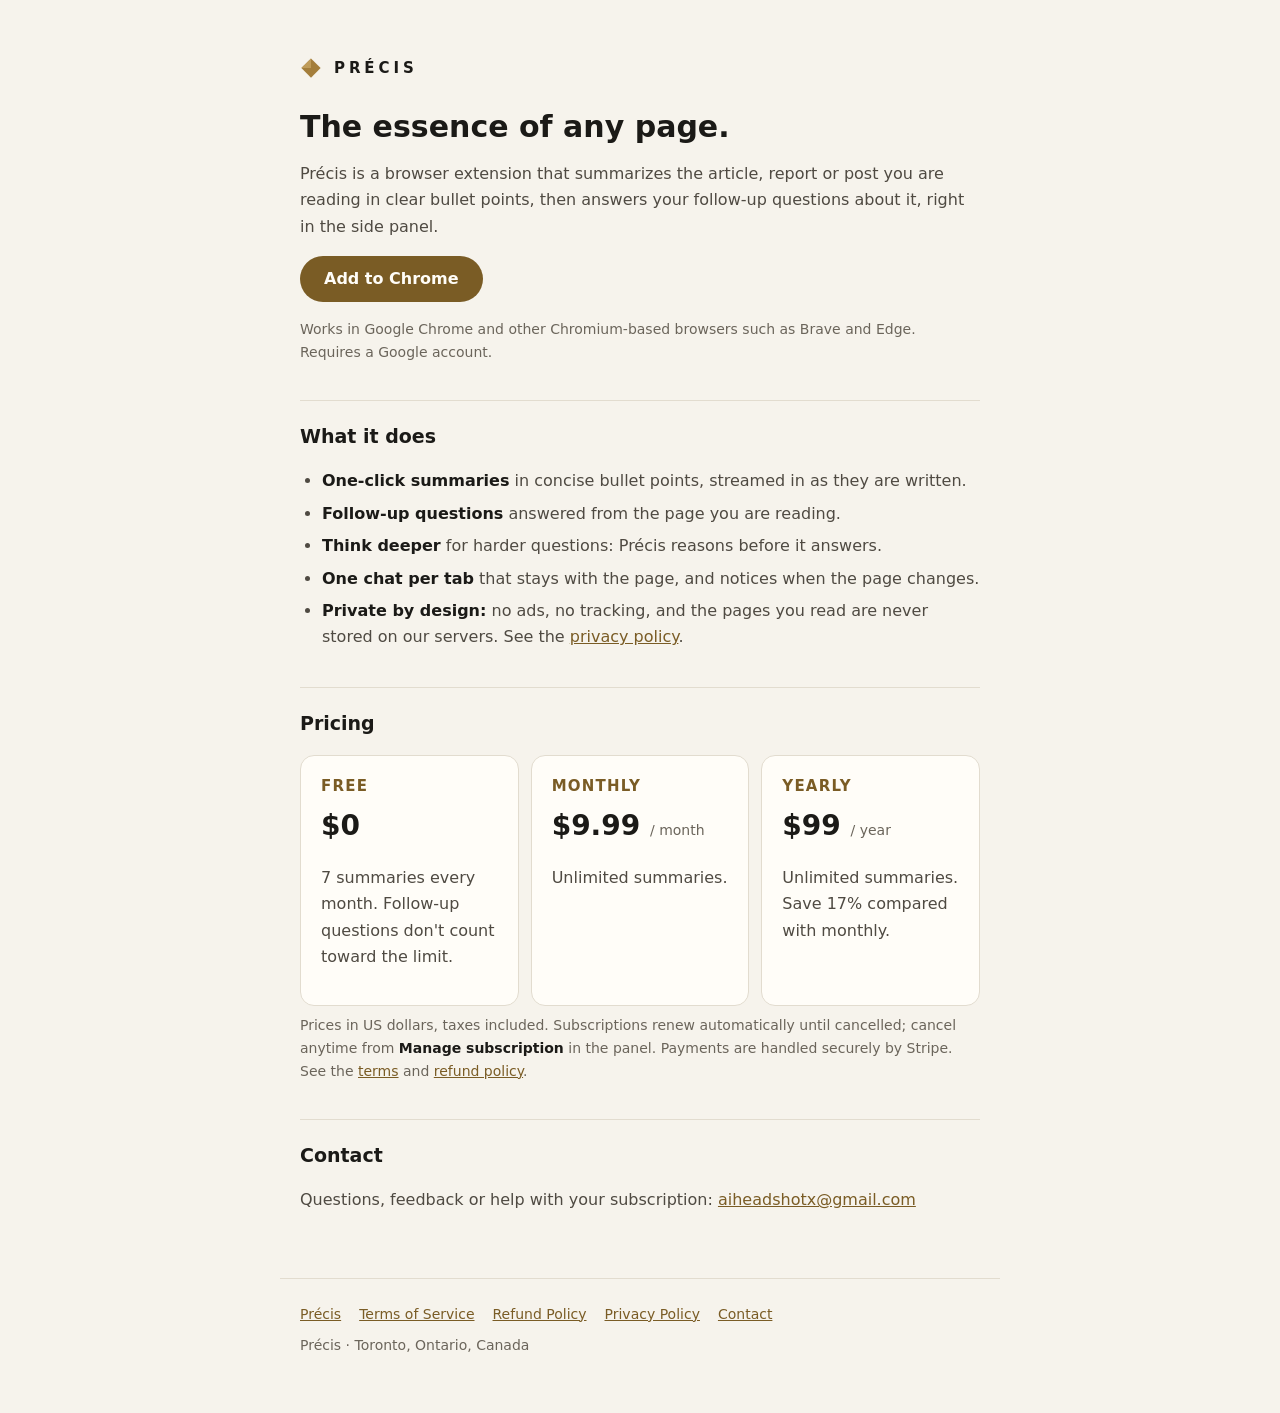
==== precis/index.html @ b2330aa5 "Add the Précis homepage, terms, refund policy and checkout pages Also updates the privacy policy for" ====
<!doctype html>
<html lang="en">
<head>
<meta charset="utf-8">
<meta name="viewport" content="width=device-width, initial-scale=1">
<title>Précis — The essence of any page</title>
<meta name="description" content="Précis is a browser extension that summarizes the page you are reading and answers your follow-up questions, in a side panel.">
<link rel="stylesheet" href="site.css">
</head>
<body>
<main>
  <header class="brand">
    <svg width="22" height="22" viewBox="0 0 24 24" aria-hidden="true">
      <path d="M12 1.5 L22.5 12 L12 22.5 L1.5 12 Z" fill="#A47E3B"/>
      <path d="M12 1.5 L1.5 12 L12 12 Z" fill="#BF9C5A"/>
    </svg>
    <span class="wordmark">PRÉCIS</span>
  </header>

  <h1>The essence of any page.</h1>
  <p>Précis is a browser extension that summarizes the article, report or post you are reading in clear bullet points, then answers your follow-up questions about it, right in the side panel.</p>
  <p><a class="button" href="https://chromewebstore.google.com/detail/gcdihgddpedkfafabimmhndhohhhlmhd">Add to Chrome</a></p>
  <p class="meta">Works in Google Chrome and other Chromium-based browsers such as Brave and Edge. Requires a Google account.</p>

  <h2>What it does</h2>
  <ul>
    <li><strong>One-click summaries</strong> in concise bullet points, streamed in as they are written.</li>
    <li><strong>Follow-up questions</strong> answered from the page you are reading.</li>
    <li><strong>Think deeper</strong> for harder questions: Précis reasons before it answers.</li>
    <li><strong>One chat per tab</strong> that stays with the page, and notices when the page changes.</li>
    <li><strong>Private by design:</strong> no ads, no tracking, and the pages you read are never stored on our servers. See the <a href="privacy/">privacy policy</a>.</li>
  </ul>

  <h2>Pricing</h2>
  <div class="plans">
    <div class="panel">
      <h3>Free</h3>
      <p class="price">$0</p>
      <p>7 summaries every month. Follow-up questions don't count toward the limit.</p>
    </div>
    <div class="panel">
      <h3>Monthly</h3>
      <p class="price">$9.99 <small>/ month</small></p>
      <p>Unlimited summaries.</p>
    </div>
    <div class="panel">
      <h3>Yearly</h3>
      <p class="price">$99 <small>/ year</small></p>
      <p>Unlimited summaries. Save 17% compared with monthly.</p>
    </div>
  </div>
  <p class="meta">Prices in US dollars, taxes included. Subscriptions renew automatically until cancelled; cancel anytime from <strong>Manage subscription</strong> in the panel. Payments are handled securely by Stripe. See the <a href="terms/">terms</a> and <a href="refunds/">refund policy</a>.</p>

  <h2>Contact</h2>
  <p>Questions, feedback or help with your subscription: <a href="mailto:aiheadshotx@gmail.com">aiheadshotx@gmail.com</a></p>
</main>
<footer>
  <nav>
    <a href="./">Précis</a>
    <a href="terms/">Terms of Service</a>
    <a href="refunds/">Refund Policy</a>
    <a href="privacy/">Privacy Policy</a>
    <a href="mailto:aiheadshotx@gmail.com">Contact</a>
  </nav>
  Précis · Toronto, Ontario, Canada
</footer>
</body>
</html>
---- precis/site.css ----
/* Précis website (tenlhak.github.io/precis/): the panel's Dark luxe palette, light and dark. */
:root {
  color-scheme: light dark;
  --ground: #f6f3ec;
  --surface: #fffdf8;
  --line: #e2dccf;
  --ink: #1b1a17;
  --soft: #4f4a42;
  --muted: #6b655b;
  --accent: #7a5c25;
  --primary: #7a5c25;
  --on-primary: #fffdf8;
}
@media (prefers-color-scheme: dark) {
  :root {
    --ground: #121110;
    --surface: #1c1a17;
    --line: #2b2925;
    --ink: #ece6da;
    --soft: #b7afa2;
    --muted: #9c958a;
    --accent: #c9a96e;
    --primary: #c9a96e;
    --on-primary: #15130f;
  }
}

* {
  box-sizing: border-box;
}
body {
  margin: 0;
  background: var(--ground);
  color: var(--ink);
  font: 16px/1.65 system-ui, -apple-system, "Segoe UI", Roboto, Helvetica, Arial, sans-serif;
}
main {
  max-width: 720px;
  margin: 0 auto;
  padding: 56px 20px 48px;
}
header.brand {
  display: flex;
  align-items: center;
  gap: 12px;
  margin-bottom: 8px;
}
header.brand a {
  display: flex;
  align-items: center;
  gap: 12px;
  color: var(--ink);
  text-decoration: none;
}
header.brand svg {
  flex: none;
}
.wordmark {
  font-weight: 700;
  letter-spacing: 0.26em;
  font-size: 15px;
}
h1 {
  font-size: 30px;
  line-height: 1.2;
  margin: 28px 0 4px;
}
h2 {
  font-size: 19px;
  margin: 36px 0 8px;
  padding-top: 20px;
  border-top: 1px solid var(--line);
}
p,
li {
  color: var(--soft);
}
strong {
  color: var(--ink);
}
ul,
ol {
  padding-left: 22px;
}
li {
  margin: 6px 0;
}
a {
  color: var(--accent);
}
.meta {
  color: var(--muted);
  font-size: 14px;
  margin: 0 0 32px;
}
.panel {
  background: var(--surface);
  border: 1px solid var(--line);
  border-radius: 14px;
  padding: 18px 20px;
  margin: 0 0 8px;
}
.panel ul {
  margin: 0;
}
.button {
  display: inline-flex;
  align-items: center;
  min-height: 46px;
  padding: 0 24px;
  border-radius: 999px;
  background: var(--primary);
  color: var(--on-primary);
  font-weight: 600;
  text-decoration: none;
}
.plans {
  display: grid;
  grid-template-columns: repeat(auto-fit, minmax(200px, 1fr));
  gap: 12px;
  margin: 16px 0 8px;
}
.plans .panel {
  margin: 0;
}
.plans h3 {
  margin: 0 0 4px;
  font-size: 15px;
  letter-spacing: 0.08em;
  text-transform: uppercase;
  color: var(--accent);
}
.price {
  font-size: 28px;
  font-weight: 700;
  color: var(--ink);
  margin: 0;
}
.price small {
  font-size: 14px;
  font-weight: 500;
  color: var(--muted);
}
footer {
  max-width: 720px;
  margin: 0 auto;
  padding: 24px 20px 56px;
  border-top: 1px solid var(--line);
  font-size: 14px;
  color: var(--muted);
}
footer nav {
  display: flex;
  flex-wrap: wrap;
  gap: 8px 18px;
  margin-bottom: 8px;
}
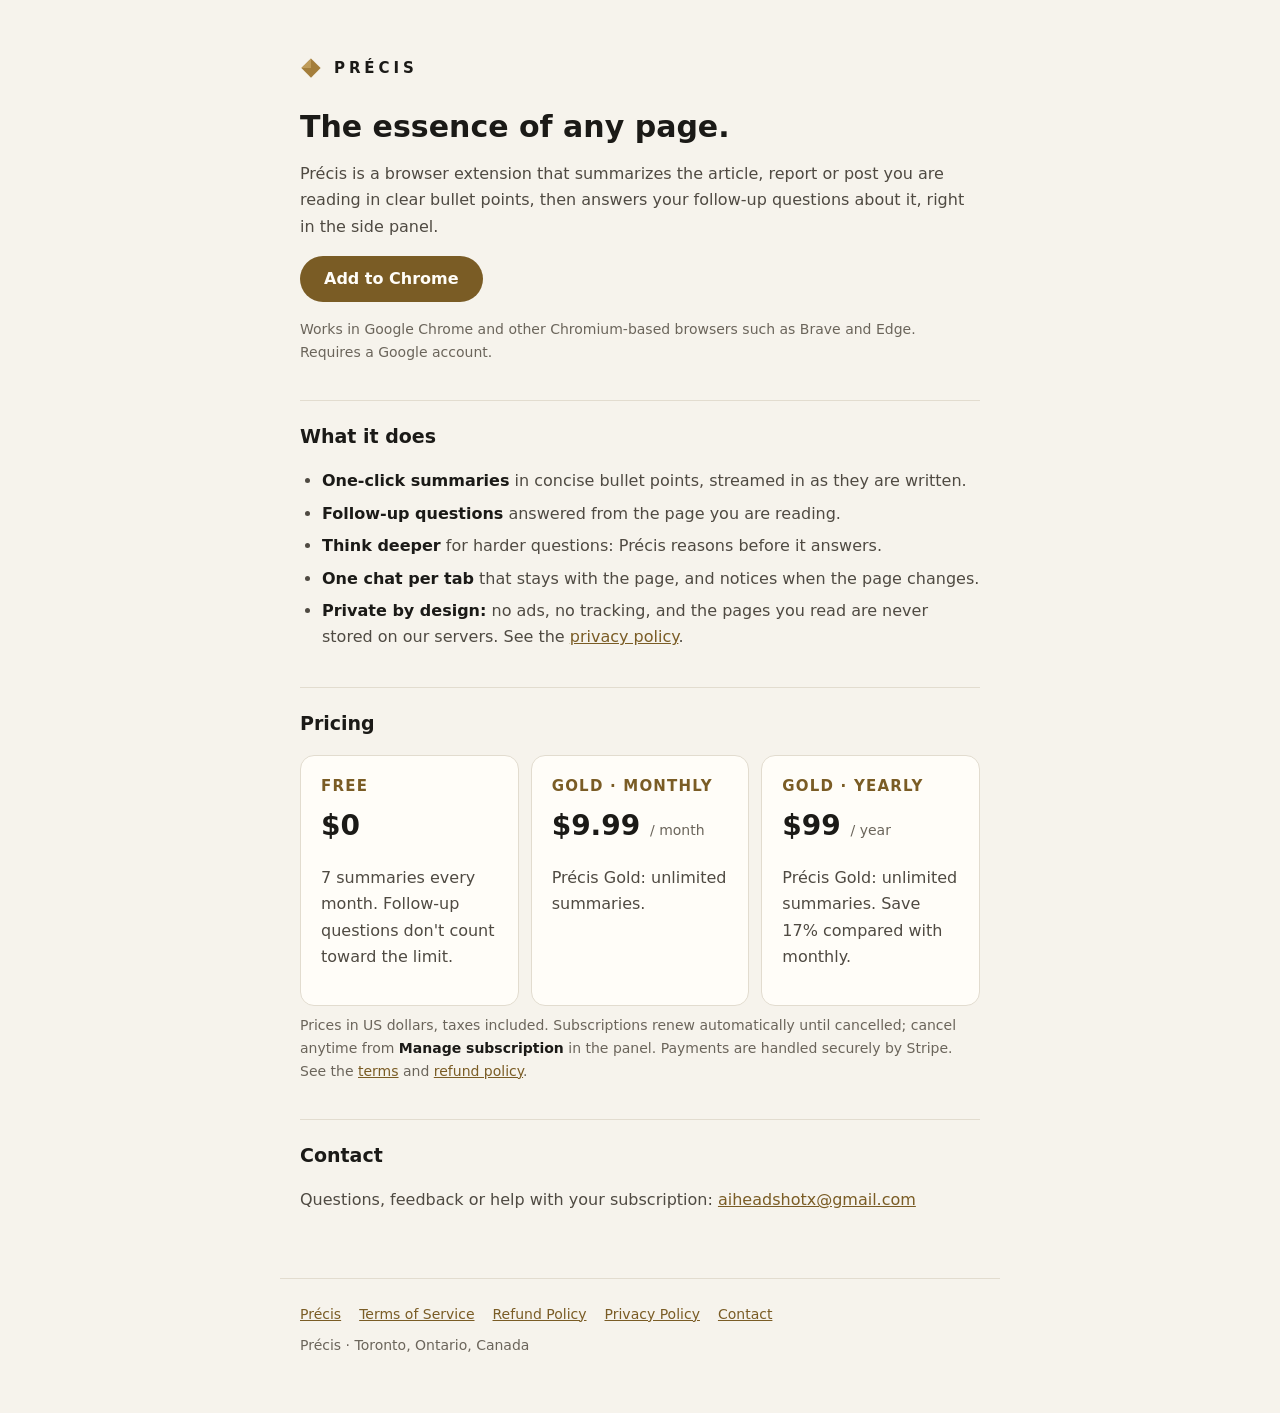
==== commit 0a7f4899: "Name the paid plan Précis Gold Co-Authored-By: Claude Opus 5.5 <noreply@anthropic.com>" ====
--- a/precis/index.html
+++ b/precis/index.html
@@ -39,14 +39,14 @@
       <p>7 summaries every month. Follow-up questions don't count toward the limit.</p>
     </div>
     <div class="panel">
-      <h3>Monthly</h3>
+      <h3>Gold · Monthly</h3>
       <p class="price">$9.99 <small>/ month</small></p>
-      <p>Unlimited summaries.</p>
+      <p>Précis Gold: unlimited summaries.</p>
     </div>
     <div class="panel">
-      <h3>Yearly</h3>
+      <h3>Gold · Yearly</h3>
       <p class="price">$99 <small>/ year</small></p>
-      <p>Unlimited summaries. Save 17% compared with monthly.</p>
+      <p>Précis Gold: unlimited summaries. Save 17% compared with monthly.</p>
     </div>
   </div>
   <p class="meta">Prices in US dollars, taxes included. Subscriptions renew automatically until cancelled; cancel anytime from <strong>Manage subscription</strong> in the panel. Payments are handled securely by Stripe. See the <a href="terms/">terms</a> and <a href="refunds/">refund policy</a>.</p>
